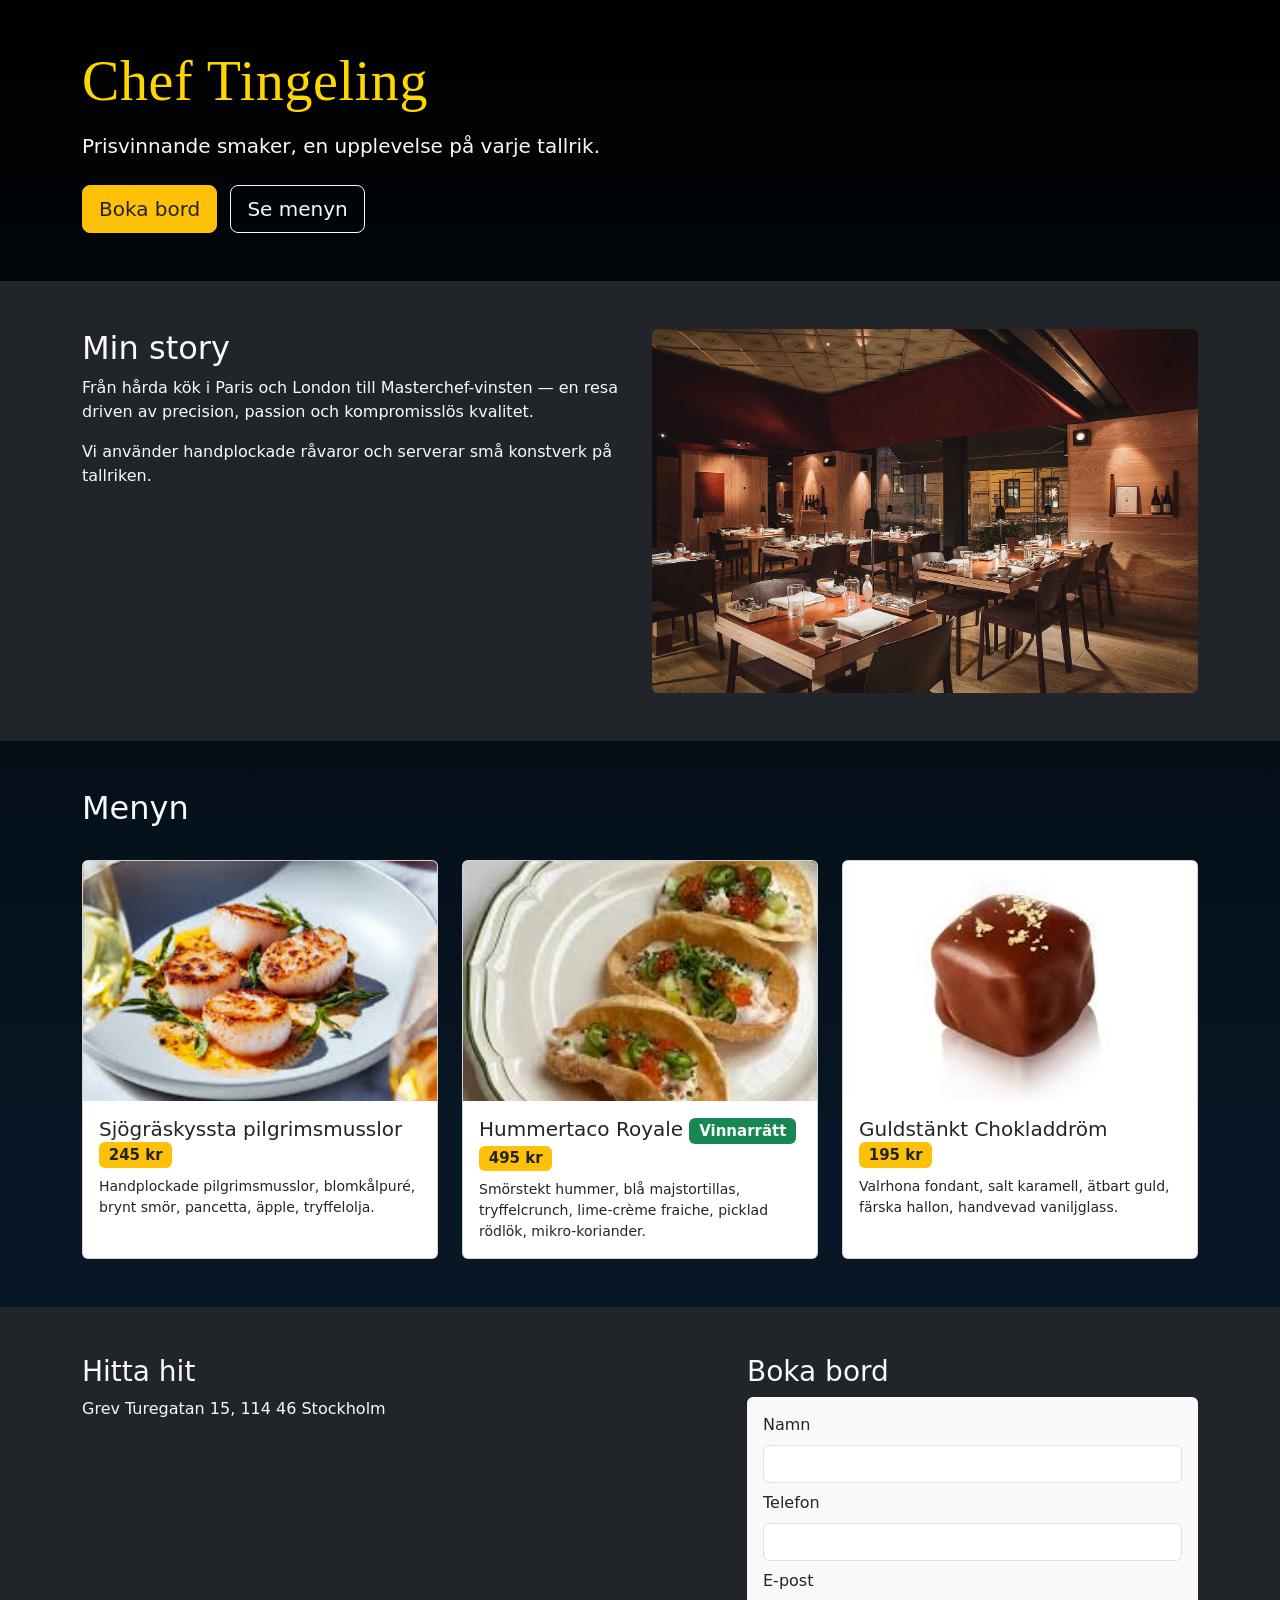
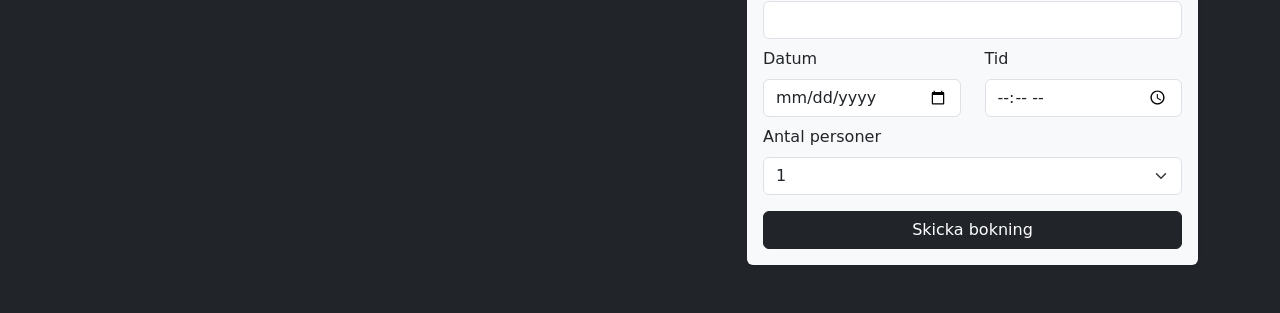
==== index.html @ 2d32fb40 "Create index.html" ====
<!DOCTYPE html>
<html lang="sv">
<head>
  <meta charset="UTF-8" />
  <meta http-equiv="X-UA-Compatible" content="IE=edge" />
  <meta name="viewport" content="width=device-width, initial-scale=1.0" />
  <title>Chef Tingeling</title>

  <link rel="stylesheet" href="Style.css">
  <link href="https://cdn.jsdelivr.net/npm/bootstrap@5.3.0/dist/css/bootstrap.min.css" rel="stylesheet">
</head>

<body>
  <header></header>

  <main>
    <section class="hero py-5 d-flex align-items-center text-light" id="frontPage">
      <div class="container">
        <div class="row align-items-center">
          <div class="col-md-7">
            <h1 class="logo display-4 mb-3">Chef Tingeling</h1>
            <p class="lead mb-4">Prisvinnande smaker, en upplevelse på varje tallrik.</p>
            <a href="#booking" class="btn btn-warning btn-lg me-2 text-dark">Boka bord</a>
            <a href="Menu.html" class="btn btn-outline-light btn-lg">Se menyn</a>
          </div>
        </div>
      </div>
    </section>

    <section class="story py-5 bg-dark text-light" id="story">
      <div class="container">
        <div class="row g-4">
          <div class="col-lg-6">
            <h2>Min story</h2>
            <p>Från hårda kök i Paris och London till Masterchef-vinsten — en resa driven av precision, passion och kompromisslös kvalitet.</p>
            <p class="mb-0">Vi använder handplockade råvaror och serverar små konstverk på tallriken.</p>
          </div>
          <div class="col-lg-6">
            <img src="image/Kök.jpeg" alt="Chef Tingeling i köket" class="img-fluid rounded" />
          </div>
        </div>
      </div>
    </section>

    <section class="menu-preview py-5" id="menu">
      <div class="container">
        <div class="d-flex justify-content-between align-items-center mb-4 text-light">
          <h2>Menyn</h2>
        </div>

        <div class="row g-4">
          <div class="col-md-4">
            <div class="card menu-card h-100 text-dark">
              <img src="image/Sjögräskyssta pilgrimsmusslor.jpeg" class="card-img-top card-image" alt="Sjögräskyssta pilgrimsmusslor">
              <div class="card-body">
                <h5 class="card-title">Sjögräskyssta pilgrimsmusslor <span class="badge bg-warning text-dark">245 kr</span></h5>
                <p class="card-text small">Handplockade pilgrimsmusslor, blomkålpuré, brynt smör, pancetta, äpple, tryffelolja.</p>
              </div>
            </div>
          </div>

          <div class="col-md-4">
            <div class="card menu-card h-100 text-dark">
              <img src="image/Hummertaco Royale.jpeg" class="card-img-top card-image" alt="Hummertaco">
              <div class="card-body">
                <h5 class="card-title">Hummertaco Royale <span class="badge bg-success text-light">Vinnarrätt</span> <span class="badge bg-warning text-dark">495 kr</span></h5>
                <p class="card-text small">Smörstekt hummer, blå majstortillas, tryffelcrunch, lime-crème fraiche, picklad rödlök, mikro-koriander.</p>
              </div>
            </div>
          </div>

          <div class="col-md-4">
            <div class="card menu-card h-100 text-dark">
              <img src="image/Guldstänkt Chokladdröm.jpeg" class="card-img-top card-image" alt="Chokladdröm">
              <div class="card-body">
                <h5 class="card-title">Guldstänkt Chokladdröm <span class="badge bg-warning text-dark">195 kr</span></h5>
                <p class="card-text small">Valrhona fondant, salt karamell, ätbart guld, färska hallon, handvevad vaniljglass.</p>
              </div>
            </div>
          </div>
        </div>
      </div>
    </section>

    <section class="booking-map py-5 bg-dark text-light" id="booking">
      <div class="container">
        <div class="row g-4">
          <div class="col-md-7">
            <h3>Hitta hit</h3>
            <p>Grev Turegatan 15, 114 46 Stockholm</p>
            <div class="map-wrap mb-3">
              <iframe title="Chef Tingeling location" src="https://www.google.com/maps?q=Grev%20Turegatan%2015%2C%20114%2046%20Stockholm&output=embed" width="100%" height="350" style="border:0;" allowfullscreen="" loading="lazy"></iframe>
            </div>
          </div>
          <div class="col-md-5 text-light">
            <h3 id="booking-heading">Boka bord</h3>
            <form id="bookingForm" class="booking-form bg-light p-3 rounded shadow-sm" aria-labelledby="booking-heading">
              <div class="mb-2">
                <label for="b-name" class="form-label text-dark">Namn</label>
                <input type="text" class="form-control" id="b-name">
              </div>
              <div class="mb-2">
                <label for="b-phone" class="form-label text-dark">Telefon</label>
                <input type="text" class="form-control" id="b-phone">
              </div>
              <div class="mb-2">
                <label for="b-email" class="form-label text-dark">E-post</label>
                <input type="text" class="form-control" id="b-email">
              </div>
              <div class="row">
                <div class="col-6 mb-2">
                  <label for="b-date" class="form-label text-dark">Datum</label>
                  <input type="date" class="form-control" id="b-date">
                </div>
                <div class="col-6 mb-2">
                  <label for="b-time" class="form-label text-dark">Tid</label>
                  <input type="time" class="form-control" id="b-time">
                </div>
              </div>
              <div class="mb-3">
                <label for="b-guests" class="form-label text-dark">Antal personer</label>
                <select class="form-select" id="b-guests">
                  <option>1</option>
                  <option>2</option>
                  <option>3</option>
                  <option>4</option>
                  <option>5</option>
                  <option>6+</option>
                </select>
              </div>
              <div class="d-grid">
                <button class="btn btn-dark" type="submit" aria-label="Skicka bokning">Skicka bokning</button>
              </div>
            </form>
          </div>
        </div>
      </div>
    </section>
  </main>

  <footer></footer>

  <script src="script.js"></script>
  <script src="https://cdn.jsdelivr.net/npm/bootstrap@5.3.0/dist/js/bootstrap.bundle.min.js"></script>
</body>
</html>
---- Style.css ----
*{box-sizing:border-box}

body{
	margin:0;
	font-family: 'Montserrat';
	background: linear-gradient(180deg,black,#071725 60%);
	color: white;
}

.logo{
	font-family: 'Playfair Display', serif;
	font-weight:700;
	color:gold;
	font-size:2.6rem;
	letter-spacing:0.6px;
}

.card{
	border: none;
	border-radius: 10px;
}

.menu-card .card-image{
	height: 240px;
	width:100%;
	object-fit:cover;
}

.menu-card .card-image-2{
	height: 100px;
	width:100%;
	object-fit:cover;
}

.dish-thumb{
	width:72px;
	height:72px;
	object-fit:cover;
	border-radius:8px;
	display:block;
}

.about-portrait{ width:100%; height:360px; object-fit:cover; border-radius:8px; display:block; }

.winner{ background: gold; padding:.25rem .5rem; border-radius:6px; }

.booking-form{ max-width:100%; }
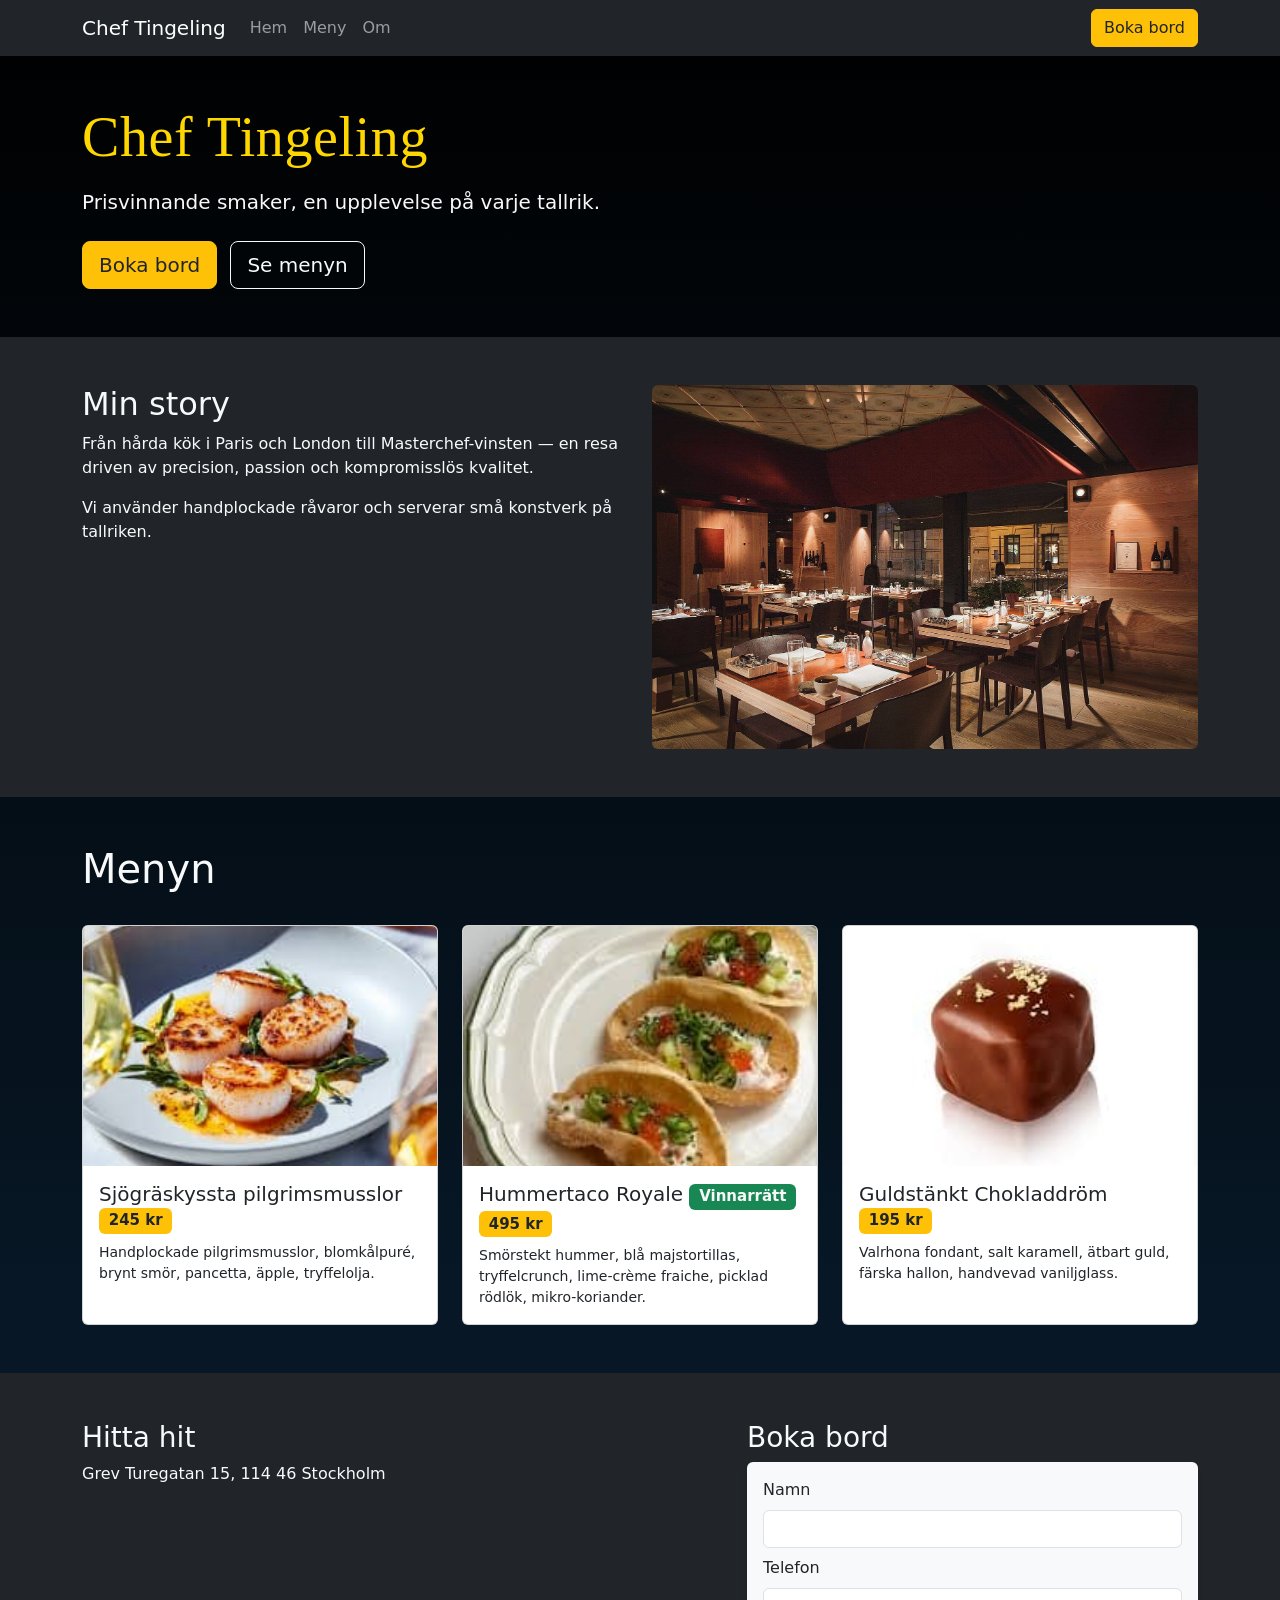
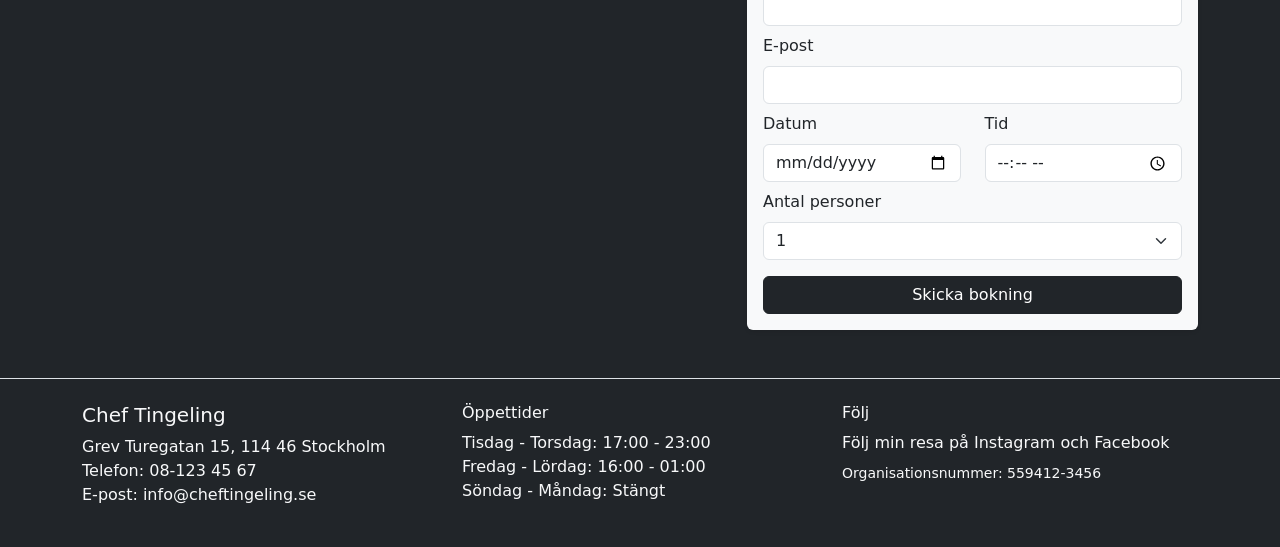
==== commit 5d3fc3b7: "ja" ====
--- a/index.html
+++ b/index.html
@@ -14,7 +14,7 @@
   <header></header>
 
   <main>
-    <section class="hero py-5 d-flex align-items-center text-light" id="frontPage">
+    <section class="py-5 d-flex align-items-center text-light" id="frontPage">
       <div class="container">
         <div class="row align-items-center">
           <div class="col-md-7">
@@ -44,8 +44,8 @@
 
     <section class="menu-preview py-5" id="menu">
       <div class="container">
-        <div class="d-flex justify-content-between align-items-center mb-4 text-light">
-          <h2>Menyn</h2>
+        <div class="d-flex justify-content-between align-items-center mb-4 text-light">          
+          <h1><a href="Menu.html" style="text-decoration: none; color: inherit;">Menyn</a></h1>
         </div>
 
         <div class="row g-4">
@@ -89,7 +89,9 @@
             <h3>Hitta hit</h3>
             <p>Grev Turegatan 15, 114 46 Stockholm</p>
             <div class="map-wrap mb-3">
-              <iframe title="Chef Tingeling location" src="https://www.google.com/maps?q=Grev%20Turegatan%2015%2C%20114%2046%20Stockholm&output=embed" width="100%" height="350" style="border:0;" allowfullscreen="" loading="lazy"></iframe>
+              <div style="width: 100%">
+                <iframe width="100%" height="400" frameborder="0" scrolling="no" marginheight="0" marginwidth="0" style="border:0" allowfullscreen="" src="https://www.google.com/maps/embed/v1/place?key=AIzaSyBVizdQeh3udy11xDc5Ao2YStR2gLc-rfc&amp;q=Grev%20Turegatan%2015&amp;maptype=roadmap&amp;zoom=14"></iframe>
+              </div>
             </div>
           </div>
           <div class="col-md-5 text-light">
